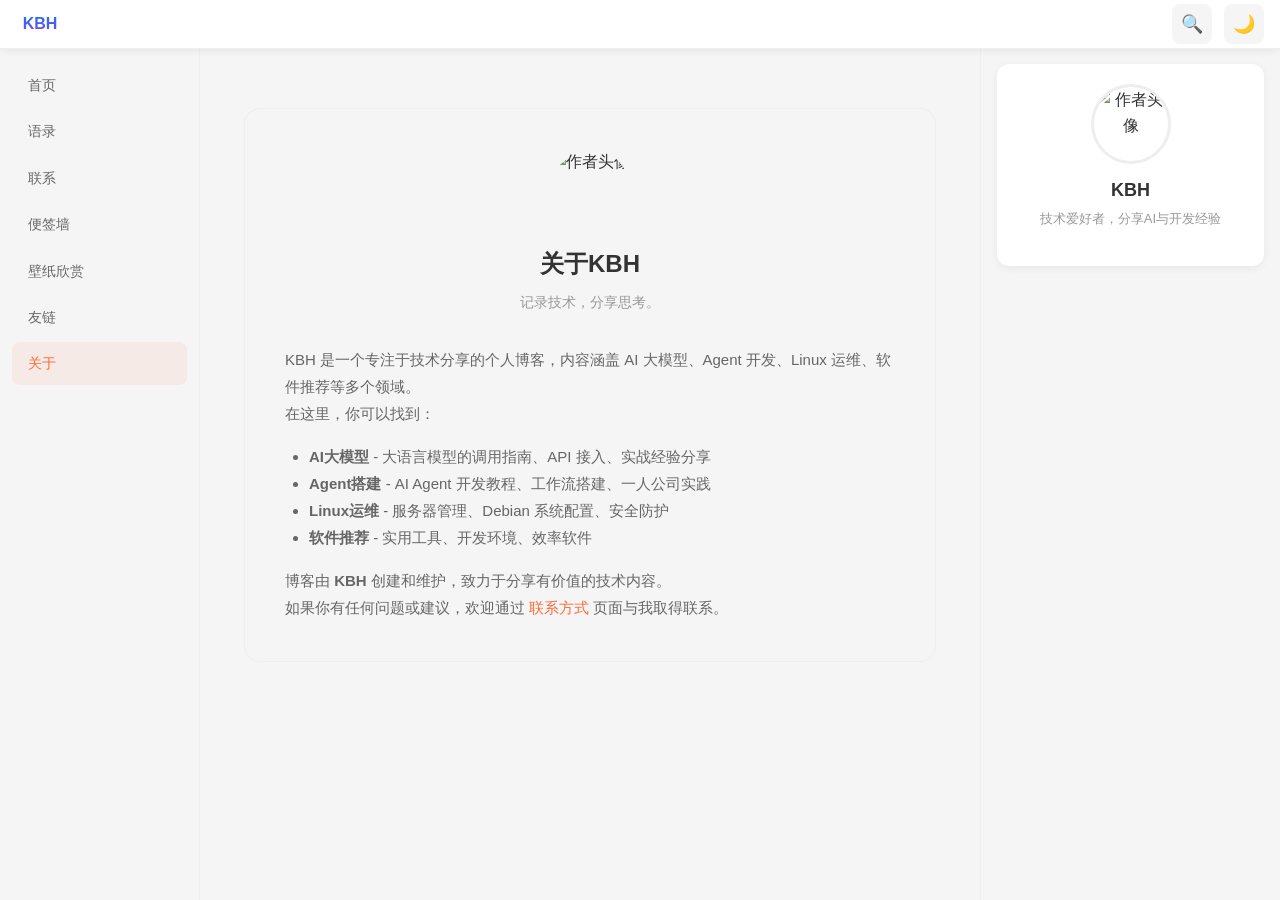
==== about.html @ 6d3c40ce "更新博客项目：KBH Logo、联系方式图标、新增页面 - 顶部导航栏 Logo 替换为 KBH 文字渐变图标 - 联系方式页面文字标签改为图标字体 - 新增语录、便签墙、壁纸欣赏、友链、关于等页面 " ====
<!DOCTYPE html>
<html lang="zh-CN">
<head>
    <meta charset="UTF-8" />
    <meta name="viewport" content="width=device-width, initial-scale=1.0" />
    <title>关于 - KBH</title>
    <link rel="stylesheet" href="css/blog.css" />
    <link rel="icon" href="img/logo.png" type="image/png" />
    <style>
        .about-page { padding: 40px 20px; }
        .about-content-box {
            background: var(--bg-secondary);
            border: 1px solid var(--border-color);
            border-radius: 16px;
            padding: 40px;
        }
        .about-header {
            text-align: center;
            margin-bottom: 32px;
        }
        .about-header .avatar {
            width: 80px;
            height: 80px;
            border-radius: 50%;
            overflow: hidden;
            margin: 0 auto 16px;
        }
        .about-header .avatar img {
            width: 100%;
            height: 100%;
            object-fit: cover;
        }
        .about-header h1 {
            font-size: 24px;
            color: var(--text-primary);
            margin-bottom: 8px;
        }
        .about-header .slogan {
            color: var(--text-muted);
            font-size: 14px;
        }
        .about-body {
            color: var(--text-secondary);
            line-height: 1.8;
            font-size: 15px;
        }
        .about-body ul {
            margin: 16px 0 16px 24px;
        }
        .about-body a {
            color: var(--primary-color);
        }
    </style>
</head>
<body>
    <!-- Header -->
    <header class="header">
        <div class="header-inner">
            <a href="index.html" class="logo">
                <svg xmlns="http://www.w3.org/2000/svg" viewBox="0 0 120 40" class="logo-svg">
                    <defs>
                        <linearGradient gradientUnits="userSpaceOnUse" y2="2" x2="0" y1="38" x1="0" id="kbh-gradient">
                            <stop stop-color="#973BED" />
                            <stop stop-color="#007CFF" offset="1" />
                        </linearGradient>
                    </defs>
                    <text x="10" y="28" font-family="-apple-system, BlinkMacSystemFont, 'Segoe UI', sans-serif" font-size="24" font-weight="700" fill="url(#kbh-gradient)" class="kbh-text">KBH</text>
                </svg>
            </a>
            <div class="header-actions">
                <button class="search-btn" id="searchBtn" title="搜索">🔍</button>
                <button class="theme-toggle" id="themeToggle" title="切换主题">🌙</button>
            </div>
        </div>
    </header>

    <!-- Layout -->
    <div class="layout">
        <!-- Left Sidebar: Navigation -->
        <nav class="side-nav" id="mainNav">
            <a href="index.html" class="side-nav-item">首页</a>
            <a href="quotes.html" class="side-nav-item">语录</a>
            <a href="contact.html" class="side-nav-item">联系</a>
            <a href="sticky-wall.html" class="side-nav-item">便签墙</a>
            <a href="wallpapers.html" class="side-nav-item">壁纸欣赏</a>
            <a href="links.html" class="side-nav-item">友链</a>
            <a href="about.html" class="side-nav-item active">关于</a>
        </nav>

        <!-- Main Content -->
        <div class="article-scroll">
            <div class="about-page">
                <div class="about-content-box">
                    <div class="about-header">
                        <div class="avatar">
                            <img src="img/hero.png" alt="作者头像" />
                        </div>
                        <h1>关于KBH</h1>
                        <p class="slogan">记录技术，分享思考。</p>
                    </div>
                    <div class="about-body">
                        <p>KBH 是一个专注于技术分享的个人博客，内容涵盖 AI 大模型、Agent 开发、Linux 运维、软件推荐等多个领域。</p>
                        <p>在这里，你可以找到：</p>
                        <ul>
                            <li><strong>AI大模型</strong> - 大语言模型的调用指南、API 接入、实战经验分享</li>
                            <li><strong>Agent搭建</strong> - AI Agent 开发教程、工作流搭建、一人公司实践</li>
                            <li><strong>Linux运维</strong> - 服务器管理、Debian 系统配置、安全防护</li>
                            <li><strong>软件推荐</strong> - 实用工具、开发环境、效率软件</li>
                        </ul>
                        <p>博客由 <strong>KBH</strong> 创建和维护，致力于分享有价值的技术内容。</p>
                        <p>如果你有任何问题或建议，欢迎通过 <a href="contact.html">联系方式</a> 页面与我取得联系。</p>
                    </div>
                </div>
            </div>
        </div>

        <!-- Right Sidebar -->
        <aside class="sidebar">
            <div class="sidebar-widget profile-widget">
                <div class="avatar">
                    <img src="img/hero.png" alt="作者头像" />
                </div>
                <div class="name">KBH</div>
                <div class="bio">技术爱好者，分享AI与开发经验</div>
            </div>
        </aside>
    </div>

    <script src="js/blog.js"></script>
</body>
</html>
---- css/blog.css ----
/* ==========================================
   KBH 博客 - 核心样式
   ========================================== */

/* --- CSS Variables --- */
:root {
    --primary-color: #ff6b35;
    --primary-hover: #e55a2b;
    --text-primary: #333;
    --text-secondary: #666;
    --text-muted: #999;
    --bg-primary: #fff;
    --bg-secondary: #f5f5f5;
    --bg-tertiary: #fafafa;
    --border-color: #eee;
    --shadow-sm: 0 2px 8px rgba(0,0,0,0.06);
    --shadow-md: 0 4px 16px rgba(0,0,0,0.1);
    --shadow-lg: 0 8px 32px rgba(0,0,0,0.12);
    --radius-sm: 8px;
    --radius-md: 12px;
    --radius-lg: 16px;
    --max-width: 1200px;
    --header-height: 64px;
    --transition: all 0.3s ease;
}

/* --- Dark Mode --- */
[data-theme="dark"] {
    --text-primary: #e0e0e0;
    --text-secondary: #aaa;
    --text-muted: #666;
    --bg-primary: #1a1a2e;
    --bg-secondary: #16213e;
    --bg-tertiary: #0f3460;
    --border-color: #2a2a4a;
    --shadow-sm: 0 2px 8px rgba(0,0,0,0.3);
    --shadow-md: 0 4px 16px rgba(0,0,0,0.4);
    --shadow-lg: 0 8px 32px rgba(0,0,0,0.5);
}

/* --- Reset & Base --- */
* {
    margin: 0;
    padding: 0;
    box-sizing: border-box;
}

html {
    scroll-behavior: smooth;
}

body {
    font-family: -apple-system, BlinkMacSystemFont, 'Segoe UI', 'PingFang SC', 'Hiragino Sans GB', 'Microsoft YaHei', sans-serif;
    color: var(--text-primary);
    background: var(--bg-secondary);
    line-height: 1.6;
    min-height: 100vh;
}

a {
    text-decoration: none;
    color: inherit;
    transition: var(--transition);
}

img {
    max-width: 100%;
    height: auto;
}

/* --- Container --- */
.container {
    max-width: var(--max-width);
    margin: 0 auto;
    padding: 0 20px;
}

/* ==========================================
   Header / Navigation
   ========================================== */
:root {
    --header-height: 48px;
}

.header {
    background: var(--bg-primary);
    border-bottom: 1px solid var(--border-color);
    position: fixed;
    top: 0;
    left: 0;
    right: 0;
    z-index: 1000;
    box-shadow: var(--shadow-sm);
}

.header-inner {
    display: flex;
    align-items: center;
    justify-content: space-between;
    height: var(--header-height);
    padding: 0 16px;
    max-width: none;
    margin: 0;
}

/* Logo - KBH Text */
.logo {
    display: flex;
    align-items: center;
    gap: 4px;
    flex-shrink: 0;
    height: var(--header-height);
}

.logo-defs {
    position: absolute;
    width: 0;
    height: 0;
    overflow: hidden;
    pointer-events: none;
}

.logo-svg {
    width: 80px;
    height: 40px;
    display: inline-block;
}

.logo-gap {
    width: 4px;
}

.kbh-text {
    animation: kbhPulse 2s ease-in-out infinite;
}

@keyframes kbhPulse {
    0%, 100% { opacity: 1; }
    50% { opacity: 0.8; }
}

/* Right section: nav + actions — always pinned to screen right edge */
.header-right {
    display: flex;
    align-items: center;
    gap: 8px;
    flex-shrink: 0;
}

/* Navigation */
.nav {
    display: flex;
    align-items: center;
    gap: 8px;
}

.nav-item {
    position: relative;
    padding: 8px 16px;
    font-size: 15px;
    color: var(--text-secondary);
    border-radius: var(--radius-sm);
    cursor: pointer;
    transition: var(--transition);
}

.nav-item:hover,
.nav-item.active {
    color: var(--primary-color);
    background: rgba(255, 107, 53, 0.08);
}

/* Dropdown */
.nav-item.has-dropdown {
    display: flex;
    align-items: center;
    gap: 4px;
}

.nav-item.has-dropdown::after {
    content: '▾';
    font-size: 12px;
    transition: var(--transition);
}

.nav-item.has-dropdown:hover::after {
    transform: rotate(180deg);
}

.dropdown {
    position: absolute;
    top: 100%;
    left: 0;
    min-width: 180px;
    background: var(--bg-primary);
    border: 1px solid var(--border-color);
    border-radius: var(--radius-sm);
    box-shadow: var(--shadow-md);
    padding: 8px 0;
    opacity: 0;
    visibility: hidden;
    transform: translateY(10px);
    transition: var(--transition);
}

.nav-item.has-dropdown:hover .dropdown {
    opacity: 1;
    visibility: visible;
    transform: translateY(0);
}

.dropdown a {
    display: block;
    padding: 10px 20px;
    font-size: 14px;
    color: var(--text-secondary);
}

.dropdown a:hover {
    color: var(--primary-color);
    background: rgba(255, 107, 53, 0.08);
}

/* Header Actions */
.header-actions {
    display: flex;
    align-items: center;
    gap: 12px;
}

.search-btn,
.theme-toggle {
    width: 40px;
    height: 40px;
    display: flex;
    align-items: center;
    justify-content: center;
    border: none;
    background: var(--bg-secondary);
    border-radius: var(--radius-sm);
    cursor: pointer;
    font-size: 18px;
    color: var(--text-secondary);
    transition: var(--transition);
}

.search-btn:hover,
.theme-toggle:hover {
    background: var(--border-color);
    color: var(--primary-color);
}

/* Mobile Menu Toggle */
.menu-toggle {
    display: none;
    width: 40px;
    height: 40px;
    border: none;
    background: none;
    cursor: pointer;
    flex-direction: column;
    align-items: center;
    justify-content: center;
    gap: 5px;
}

.menu-toggle span {
    display: block;
    width: 22px;
    height: 2px;
    background: var(--text-primary);
    border-radius: 2px;
    transition: var(--transition);
}

/* ==========================================
   Layout: Three columns — left nav, middle scrollable content, right sidebar
   ========================================== */
html, body {
    height: 100%;
    overflow: hidden;
}

body {
    display: flex;
    flex-direction: column;
}

.layout {
    flex: 1;
    display: grid;
    grid-template-columns: 200px 1fr 300px;
    margin-top: var(--header-height);
    height: calc(100vh - var(--header-height));
    overflow: hidden;
}

/* Left Sidebar: Navigation — fixed */
.side-nav {
    display: flex;
    flex-direction: column;
    gap: 4px;
    padding: 16px 12px;
    background: var(--bg-secondary);
    border-right: 1px solid var(--border-color);
    overflow-y: auto;
}

.side-nav-item {
    display: block;
    padding: 10px 16px;
    font-size: 14px;
    color: var(--text-secondary);
    border-radius: var(--radius-sm);
    transition: var(--transition);
    text-align: left;
}

.side-nav-item:hover,
.side-nav-item.active {
    color: var(--primary-color);
    background: rgba(255, 107, 53, 0.08);
}

.side-nav-divider {
    height: 1px;
    background: var(--border-color);
    margin: 8px 0;
}

/* Middle: Independent scrollable article list */
.article-scroll {
    overflow-y: auto;
    padding: 20px 24px;
    background: var(--bg-secondary);
}

.article-scroll::-webkit-scrollbar {
    width: 6px;
}

.article-scroll::-webkit-scrollbar-track {
    background: transparent;
}

.article-scroll::-webkit-scrollbar-thumb {
    background: var(--border-color);
    border-radius: 3px;
}

.article-scroll::-webkit-scrollbar-thumb:hover {
    background: var(--text-muted);
}

/* ==========================================
   Article Cards
   ========================================== */
.article-list {
    display: flex;
    flex-direction: column;
    gap: 20px;
}

.article-card {
    background: var(--bg-primary);
    border-radius: var(--radius-md);
    overflow: hidden;
    box-shadow: var(--shadow-sm);
    transition: var(--transition);
    display: flex;
    flex-direction: row;
}

.article-card:hover {
    box-shadow: var(--shadow-md);
    transform: translateY(-2px);
}

.article-card .card-cover {
    width: 280px;
    min-height: 200px;
    flex-shrink: 0;
    overflow: hidden;
}

.article-card .card-cover img {
    width: 100%;
    height: 100%;
    object-fit: cover;
    transition: var(--transition);
}

.article-card:hover .card-cover img {
    transform: scale(1.05);
}

.article-card .card-content {
    padding: 24px;
    display: flex;
    flex-direction: column;
    justify-content: space-between;
    flex: 1;
}

.article-card .card-category {
    display: inline-block;
    padding: 4px 12px;
    background: rgba(255, 107, 53, 0.1);
    color: var(--primary-color);
    font-size: 13px;
    font-weight: 500;
    border-radius: 20px;
    margin-bottom: 12px;
    width: fit-content;
}

.article-card .card-title {
    font-size: 20px;
    font-weight: 600;
    line-height: 1.4;
    margin-bottom: 12px;
    color: var(--text-primary);
    display: -webkit-box;
    -webkit-line-clamp: 2;
    -webkit-box-orient: vertical;
    overflow: hidden;
}

.article-card .card-title:hover {
    color: var(--primary-color);
}

.article-card .card-excerpt {
    font-size: 14px;
    color: var(--text-secondary);
    line-height: 1.7;
    display: -webkit-box;
    -webkit-line-clamp: 2;
    -webkit-box-orient: vertical;
    overflow: hidden;
    margin-bottom: 16px;
}

.article-card .card-meta {
    display: flex;
    align-items: center;
    gap: 16px;
    font-size: 13px;
    color: var(--text-muted);
}

.article-card .card-meta .author {
    display: flex;
    align-items: center;
    gap: 6px;
}

.article-card .card-meta .author img {
    width: 24px;
    height: 24px;
    border-radius: 50%;
}

.article-card .card-meta span {
    display: flex;
    align-items: center;
    gap: 4px;
}

/* ==========================================
   Sidebar — fixed right column, independently scrollable
   ========================================== */
.sidebar {
    display: flex;
    flex-direction: column;
    gap: 20px;
    padding: 16px;
    background: var(--bg-secondary);
    border-left: 1px solid var(--border-color);
    overflow-y: auto;
}

.sidebar::-webkit-scrollbar {
    width: 6px;
}

.sidebar::-webkit-scrollbar-track {
    background: transparent;
}

.sidebar::-webkit-scrollbar-thumb {
    background: var(--border-color);
    border-radius: 3px;
}

.sidebar-widget {
    background: var(--bg-primary);
    border-radius: var(--radius-md);
    padding: 20px;
    box-shadow: var(--shadow-sm);
}

.sidebar-widget .widget-title {
    font-size: 16px;
    font-weight: 600;
    margin-bottom: 16px;
    padding-bottom: 12px;
    border-bottom: 2px solid var(--primary-color);
    display: flex;
    align-items: center;
    gap: 8px;
}

/* Profile Widget */
.profile-widget {
    text-align: center;
}

.profile-widget .avatar {
    width: 80px;
    height: 80px;
    border-radius: 50%;
    margin: 0 auto 12px;
    overflow: hidden;
    border: 3px solid var(--border-color);
}

.profile-widget .avatar img {
    width: 100%;
    height: 100%;
    object-fit: cover;
}

.profile-widget .name {
    font-size: 18px;
    font-weight: 600;
    margin-bottom: 4px;
}

.profile-widget .bio {
    font-size: 13px;
    color: var(--text-muted);
    margin-bottom: 16px;
}

.profile-widget .stats {
    display: flex;
    justify-content: center;
    gap: 24px;
}

.profile-widget .stats .stat {
    text-align: center;
}

.profile-widget .stats .stat-num {
    font-size: 18px;
    font-weight: 700;
    color: var(--primary-color);
}

.profile-widget .stats .stat-label {
    font-size: 12px;
    color: var(--text-muted);
}

/* Category Widget */
.category-list {
    list-style: none;
}

.category-list li {
    display: flex;
    justify-content: space-between;
    align-items: center;
    padding: 10px 0;
    border-bottom: 1px solid var(--border-color);
}

.category-list li:last-child {
    border-bottom: none;
}

.category-list li a {
    display: flex;
    align-items: center;
    gap: 8px;
    color: var(--text-secondary);
    font-size: 14px;
}

.category-list li a:hover {
    color: var(--primary-color);
}

.category-list li .count {
    background: var(--bg-secondary);
    padding: 2px 8px;
    border-radius: 12px;
    font-size: 12px;
    color: var(--text-muted);
}

/* Hot Posts Widget */
.hot-list {
    list-style: none;
    counter-reset: hot-counter;
}

.hot-list li {
    counter-increment: hot-counter;
    display: flex;
    gap: 12px;
    padding: 10px 0;
    border-bottom: 1px solid var(--border-color);
}

.hot-list li:last-child {
    border-bottom: none;
}

.hot-list li::before {
    content: counter(hot-counter);
    width: 24px;
    height: 24px;
    display: flex;
    align-items: center;
    justify-content: center;
    background: var(--bg-secondary);
    border-radius: 6px;
    font-size: 12px;
    font-weight: 600;
    color: var(--text-muted);
    flex-shrink: 0;
}

.hot-list li:nth-child(-n+3)::before {
    background: var(--primary-color);
    color: #fff;
}

.hot-list li a {
    font-size: 14px;
    color: var(--text-secondary);
    line-height: 1.5;
    display: -webkit-box;
    -webkit-line-clamp: 2;
    -webkit-box-orient: vertical;
    overflow: hidden;
}

.hot-list li a:hover {
    color: var(--primary-color);
}

/* Tags Widget */
.tag-cloud {
    display: flex;
    flex-wrap: wrap;
    gap: 8px;
}

.tag-cloud a {
    padding: 6px 14px;
    background: var(--bg-secondary);
    border-radius: 20px;
    font-size: 13px;
    color: var(--text-secondary);
    transition: var(--transition);
}

.tag-cloud a:hover {
    background: var(--primary-color);
    color: #fff;
}

/* ==========================================
   Pagination
   ========================================== */
.pagination {
    display: flex;
    justify-content: center;
    align-items: center;
    gap: 8px;
    margin-top: 40px;
}

.pagination a,
.pagination span {
    min-width: 40px;
    height: 40px;
    display: flex;
    align-items: center;
    justify-content: center;
    border-radius: var(--radius-sm);
    font-size: 14px;
    color: var(--text-secondary);
    background: var(--bg-primary);
    box-shadow: var(--shadow-sm);
    transition: var(--transition);
}

.pagination a:hover,
.pagination span.current {
    background: var(--primary-color);
    color: #fff;
}

.pagination .prev,
.pagination .next {
    padding: 0 16px;
}

/* ==========================================
   Article Detail Page
   ========================================== */
.article-detail {
    background: var(--bg-primary);
    border-radius: var(--radius-md);
    padding: 40px;
    box-shadow: var(--shadow-sm);
}

.article-detail .article-header {
    margin-bottom: 30px;
}

.article-detail .article-header .category-tag {
    display: inline-block;
    padding: 4px 12px;
    background: rgba(255, 107, 53, 0.1);
    color: var(--primary-color);
    font-size: 13px;
    border-radius: 20px;
    margin-bottom: 16px;
}

.article-detail .article-header h1 {
    font-size: 28px;
    font-weight: 700;
    line-height: 1.4;
    margin-bottom: 16px;
}

.article-detail .article-header .meta {
    display: flex;
    align-items: center;
    gap: 20px;
    font-size: 14px;
    color: var(--text-muted);
    flex-wrap: wrap;
}

.article-detail .article-header .meta .author-info {
    display: flex;
    align-items: center;
    gap: 8px;
}

.article-detail .article-header .meta .author-info img {
    width: 28px;
    height: 28px;
    border-radius: 50%;
}

.article-detail .article-cover {
    margin-bottom: 30px;
    border-radius: var(--radius-md);
    overflow: hidden;
}

.article-detail .article-cover img {
    width: 100%;
    max-height: 400px;
    object-fit: cover;
}

.article-detail .article-body {
    font-size: 16px;
    line-height: 1.8;
    color: var(--text-primary);
}

.article-detail .article-body h2 {
    font-size: 22px;
    margin: 32px 0 16px;
    padding-bottom: 8px;
    border-bottom: 2px solid var(--border-color);
}

.article-detail .article-body h3 {
    font-size: 18px;
    margin: 24px 0 12px;
}

.article-detail .article-body p {
    margin-bottom: 16px;
}

.article-detail .article-body img {
    border-radius: var(--radius-sm);
    margin: 20px 0;
}

.article-detail .article-body pre {
    background: var(--bg-secondary);
    padding: 16px;
    border-radius: var(--radius-sm);
    overflow-x: auto;
    margin: 16px 0;
}

.article-detail .article-body code {
    background: var(--bg-secondary);
    padding: 2px 6px;
    border-radius: 4px;
    font-size: 14px;
}

.article-detail .article-body blockquote {
    border-left: 4px solid var(--primary-color);
    padding: 16px 20px;
    margin: 16px 0;
    background: var(--bg-tertiary);
    border-radius: 0 var(--radius-sm) var(--radius-sm) 0;
    color: var(--text-secondary);
}

/* Article Tags */
.article-tags {
    display: flex;
    flex-wrap: wrap;
    gap: 8px;
    margin-top: 30px;
    padding-top: 20px;
    border-top: 1px solid var(--border-color);
}

.article-tags a {
    padding: 6px 14px;
    background: var(--bg-secondary);
    border-radius: 20px;
    font-size: 13px;
    color: var(--text-secondary);
}

.article-tags a:hover {
    background: var(--primary-color);
    color: #fff;
}

/* ==========================================
   Category Page
   ========================================== */
.page-header {
    background: var(--bg-primary);
    border-radius: var(--radius-md);
    padding: 40px;
    margin-bottom: 30px;
    box-shadow: var(--shadow-sm);
    text-align: center;
}

.page-header h1 {
    font-size: 28px;
    margin-bottom: 8px;
}

.page-header p {
    color: var(--text-muted);
    font-size: 14px;
}

/* ==========================================
   About Page
   ========================================== */
.about-content {
    background: var(--bg-primary);
    border-radius: var(--radius-md);
    padding: 40px;
    box-shadow: var(--shadow-sm);
}

.about-content .about-header {
    text-align: center;
    margin-bottom: 40px;
}

.about-content .about-header .avatar {
    width: 120px;
    height: 120px;
    border-radius: 50%;
    margin: 0 auto 20px;
    overflow: hidden;
    border: 4px solid var(--border-color);
}

.about-content .about-header .avatar img {
    width: 100%;
    height: 100%;
    object-fit: cover;
}

.about-content .about-header h1 {
    font-size: 28px;
    margin-bottom: 8px;
}

.about-content .about-header .slogan {
    color: var(--text-muted);
    font-size: 16px;
    font-style: italic;
}

.about-content .about-body {
    font-size: 16px;
    line-height: 1.8;
    color: var(--text-secondary);
}

.about-content .about-body p {
    margin-bottom: 16px;
}

/* ==========================================
   Footer
   ========================================== */
.footer {
    background: var(--bg-primary);
    border-top: 1px solid var(--border-color);
    padding: 40px 0 20px;
}

.footer-inner {
    display: grid;
    grid-template-columns: repeat(3, 1fr);
    gap: 40px;
    margin-bottom: 30px;
}

.footer-col h4 {
    font-size: 16px;
    margin-bottom: 16px;
    color: var(--text-primary);
}

.footer-col ul {
    list-style: none;
}

.footer-col ul li {
    margin-bottom: 8px;
}

.footer-col ul li a {
    font-size: 14px;
    color: var(--text-secondary);
}

.footer-col ul li a:hover {
    color: var(--primary-color);
}

.footer-bottom {
    text-align: center;
    padding-top: 20px;
    border-top: 1px solid var(--border-color);
    font-size: 13px;
    color: var(--text-muted);
}

.footer-bottom a {
    color: var(--primary-color);
}

/* ==========================================
   Search Modal
   ========================================== */
.search-modal {
    position: fixed;
    top: 0;
    left: 0;
    right: 0;
    bottom: 0;
    background: rgba(0,0,0,0.5);
    z-index: 2000;
    display: flex;
    align-items: flex-start;
    justify-content: center;
    padding-top: 100px;
    opacity: 0;
    visibility: hidden;
    transition: var(--transition);
}

.search-modal.active {
    opacity: 1;
    visibility: visible;
}

.search-modal .search-box {
    background: var(--bg-primary);
    border-radius: var(--radius-md);
    padding: 20px;
    width: 600px;
    max-width: 90%;
    box-shadow: var(--shadow-lg);
    transform: translateY(-20px);
    transition: var(--transition);
}

.search-modal.active .search-box {
    transform: translateY(0);
}

.search-modal .search-input {
    width: 100%;
    padding: 14px 20px;
    border: 2px solid var(--border-color);
    border-radius: var(--radius-sm);
    font-size: 16px;
    background: var(--bg-secondary);
    color: var(--text-primary);
    outline: none;
    transition: var(--transition);
}

.search-modal .search-input:focus {
    border-color: var(--primary-color);
}

/* ==========================================
   Responsive Design
   ========================================== */
@media (max-width: 1024px) {
    .content-wrapper {
        grid-template-columns: 1fr;
    }
    
    .sidebar {
        display: grid;
        grid-template-columns: repeat(2, 1fr);
    }
}

@media (max-width: 768px) {
    :root {
        --header-height: 56px;
    }
    
    .nav {
        position: fixed;
        top: var(--header-height);
        left: 0;
        right: 0;
        bottom: 0;
        background: var(--bg-primary);
        flex-direction: column;
        padding: 20px;
        gap: 0;
        transform: translateX(100%);
        transition: var(--transition);
        z-index: 999;
        overflow-y: auto;
    }
    
    .nav.active {
        transform: translateX(0);
    }
    
    .nav-item {
        width: 100%;
        padding: 14px 16px;
        border-bottom: 1px solid var(--border-color);
    }
    
    .dropdown {
        position: static;
        opacity: 1;
        visibility: visible;
        transform: none;
        box-shadow: none;
        border: none;
        background: var(--bg-secondary);
        border-radius: var(--radius-sm);
        margin-top: 8px;
        display: none;
    }
    
    .nav-item.has-dropdown.open .dropdown {
        display: block;
    }
    
    .menu-toggle {
        display: flex;
    }
    
    .article-card {
        flex-direction: column;
    }
    
    .article-card .card-cover {
        width: 100%;
        min-height: 180px;
        max-height: 200px;
    }
    
    .article-card .card-content {
        padding: 16px;
    }
    
    .article-card .card-title {
        font-size: 17px;
    }
    
    .sidebar {
        grid-template-columns: 1fr;
    }
    
    .article-detail {
        padding: 20px;
    }
    
    .article-detail .article-header h1 {
        font-size: 22px;
    }
    
    .footer-inner {
        grid-template-columns: 1fr;
        gap: 30px;
    }
}

@media (max-width: 480px) {
    .container {
        padding: 0 16px;
    }
    
    .article-detail .article-header .meta {
        flex-direction: column;
        align-items: flex-start;
        gap: 8px;
    }
    
    .pagination a,
    .pagination span {
        min-width: 36px;
        height: 36px;
        font-size: 13px;
    }
}
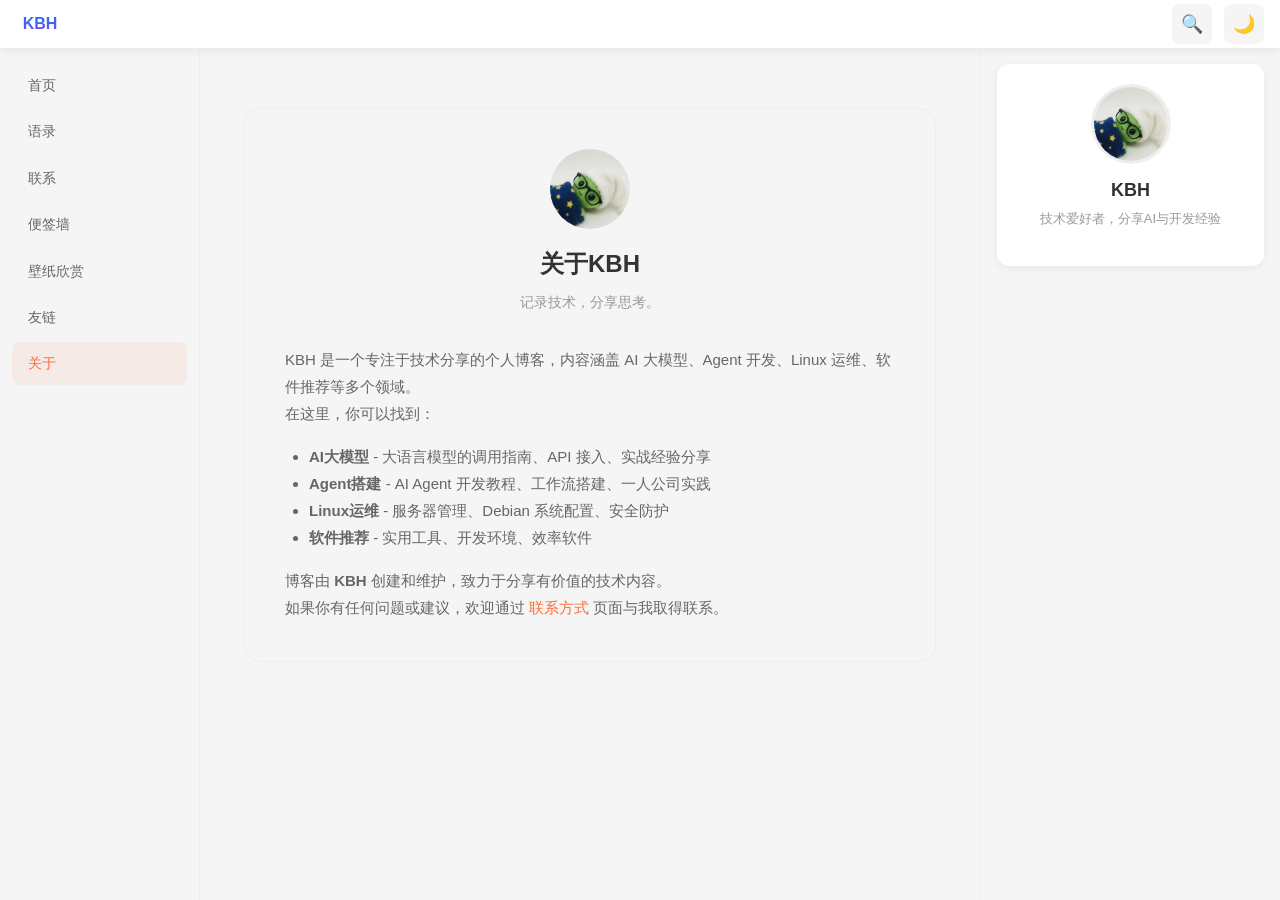
==== commit 22c9ab98: "feat: 更新作者头像为 tx1.png - 将 tx1.png 复制到 img 目录 - 更新所有页面的头像引用（9个HTML文件） - 包括首页、关于、联系、文章、分类、语录、便签墙、壁纸、友链" ====
--- a/about.html
+++ b/about.html
@@ -5,7 +5,7 @@
     <meta name="viewport" content="width=device-width, initial-scale=1.0" />
     <title>关于 - KBH</title>
     <link rel="stylesheet" href="css/blog.css" />
-    <link rel="icon" href="img/logo.png" type="image/png" />
+    <link rel="icon" href="img/kbh.svg" type="image/svg+xml" />
     <style>
         .about-page { padding: 40px 20px; }
         .about-content-box {
@@ -93,7 +93,7 @@
                 <div class="about-content-box">
                     <div class="about-header">
                         <div class="avatar">
-                            <img src="img/hero.png" alt="作者头像" />
+                            <img src="img/tx1.png" alt="作者头像" />
                         </div>
                         <h1>关于KBH</h1>
                         <p class="slogan">记录技术，分享思考。</p>
@@ -118,7 +118,7 @@
         <aside class="sidebar">
             <div class="sidebar-widget profile-widget">
                 <div class="avatar">
-                    <img src="img/hero.png" alt="作者头像" />
+                    <img src="img/tx1.png" alt="作者头像" />
                 </div>
                 <div class="name">KBH</div>
                 <div class="bio">技术爱好者，分享AI与开发经验</div>
